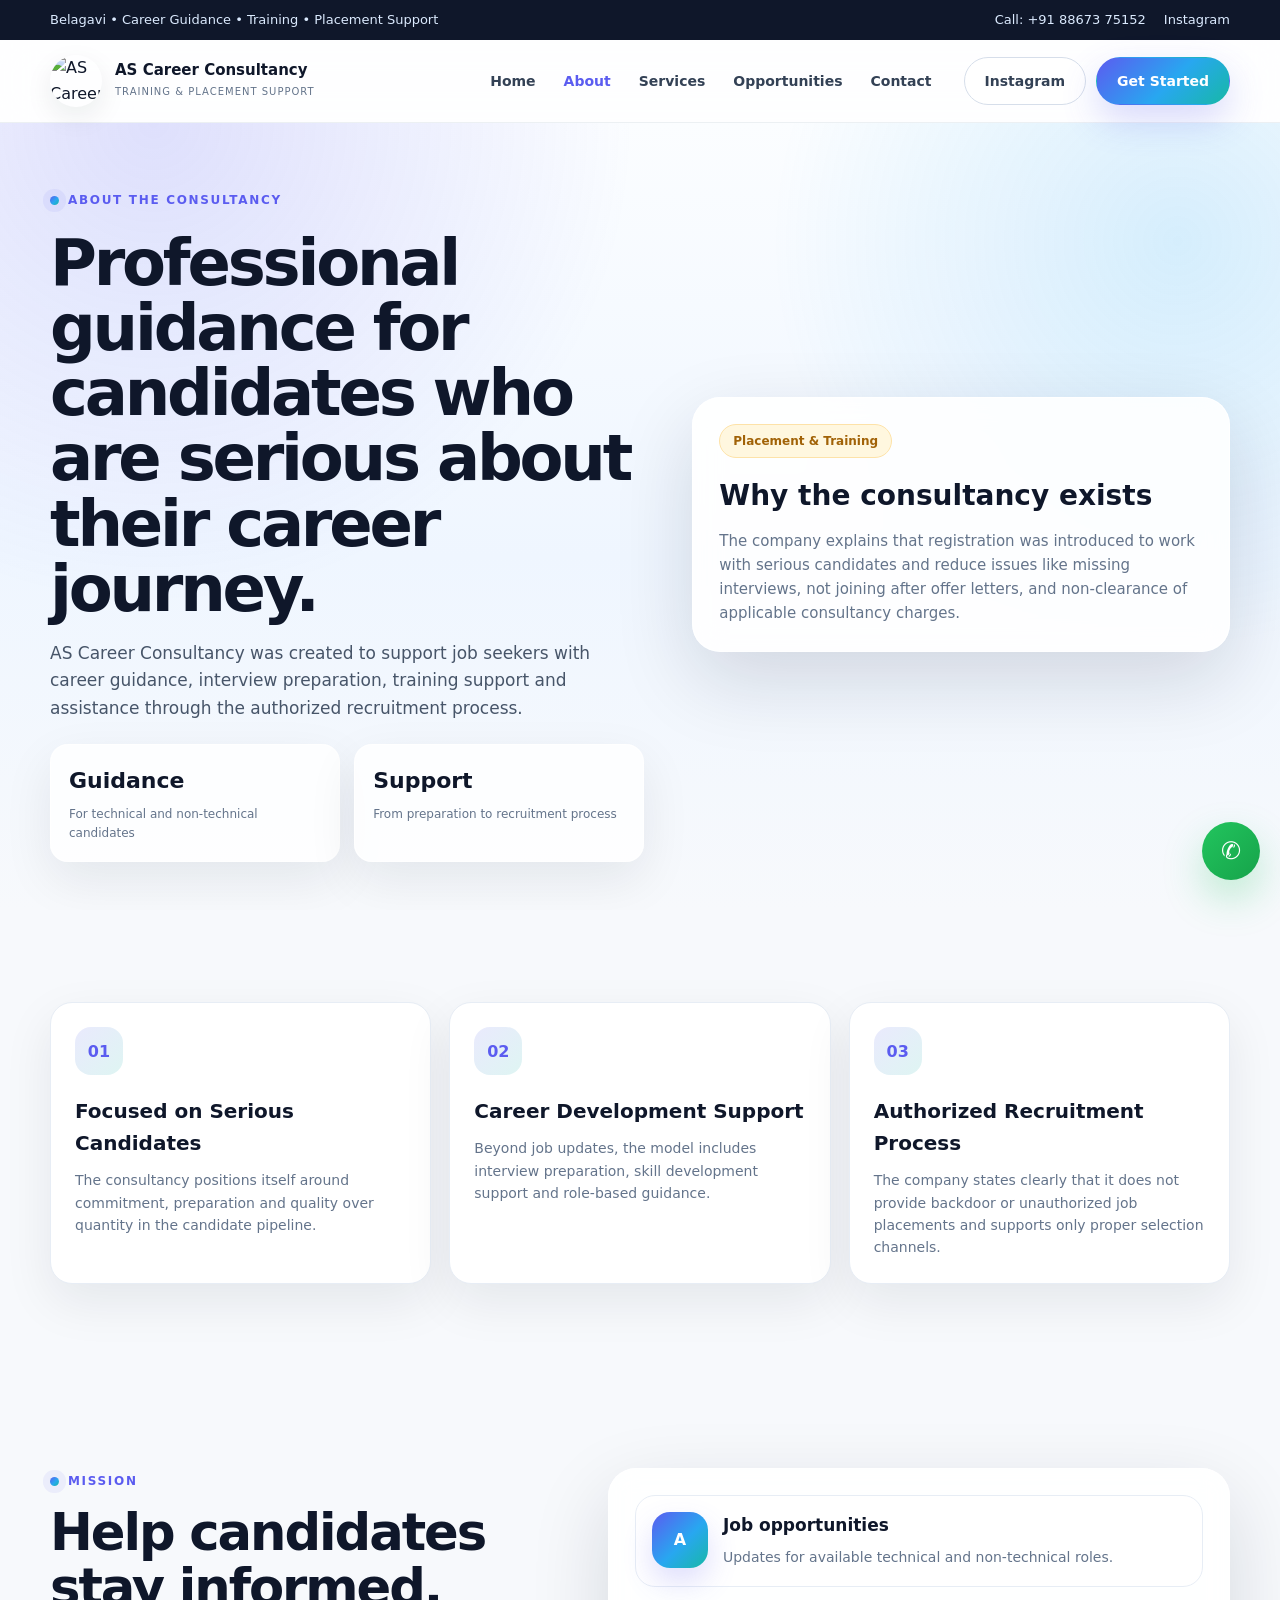
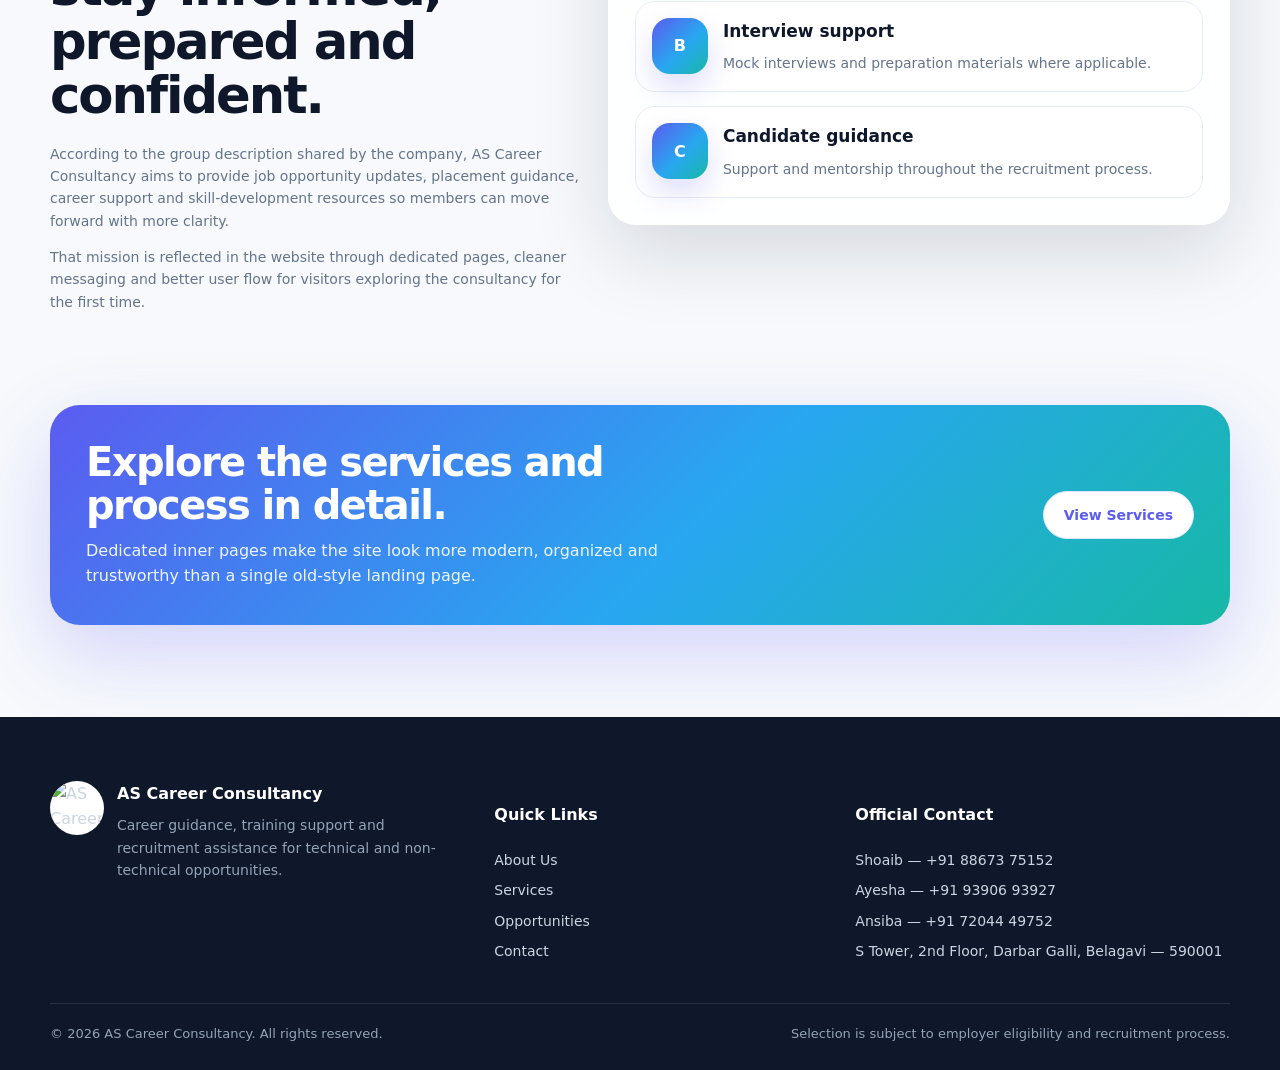
==== about.html @ de747257 "Add about page" ====
<!doctype html>
<html lang="en">
<head>
  <meta charset="utf-8">
  <meta name="viewport" content="width=device-width,initial-scale=1">
  <meta name="theme-color" content="#4f46e5">
  <meta name="description" content="AS Career Consultancy & Training Centre, Belagavi — career guidance, training, placement support, technical and non-technical opportunities.">
  <title>About | AS Career Consultancy</title>
  <link rel="stylesheet" href="assets/css/styles.css">
</head>
<body>
  <div class="topbar"><div class="container"><div>Belagavi • Career Guidance • Training • Placement Support</div><div class="topbar-links"><a href="tel:+918867375152">Call: +91 88673 75152</a><a href="https://www.instagram.com/a_s_career_consultancy" target="_blank" rel="noopener">Instagram</a></div></div></div>
  <header class="site-header">
    <div class="container navbar">
      <a class="brand" href="index.html"><img src="assets/images/logo.png" alt="AS Career Consultancy logo"><div class="brand-text"><strong>AS Career Consultancy</strong><span>Training & Placement Support</span></div></a>
      <nav class="nav-links"><a href="index.html">Home</a><a href="about.html" class="active">About</a><a href="services.html">Services</a><a href="opportunities.html">Opportunities</a><a href="contact.html">Contact</a></nav>
      <div class="nav-cta"><a class="btn btn-outline" href="https://www.instagram.com/a_s_career_consultancy" target="_blank" rel="noopener">Instagram</a><a class="btn btn-primary" href="contact.html">Get Started</a></div>
      <button class="menu-btn" aria-label="Open menu"><span></span><span></span><span></span></button>
    </div>
    <div class="container mobile-nav"><div class="mobile-nav-box"><a href="index.html">Home</a><a href="about.html">About</a><a href="services.html">Services</a><a href="opportunities.html">Opportunities</a><a href="contact.html">Contact</a><a class="btn btn-primary" href="contact.html">Get Started</a></div></div>
  </header>

<main>
  <section class="page-hero">
    <div class="container page-hero-grid">
      <div class="reveal">
        <div class="eyebrow">About The Consultancy</div>
        <h1>Professional guidance for candidates who are serious about their career journey.</h1>
        <p>AS Career Consultancy was created to support job seekers with career guidance, interview preparation, training support and assistance through the authorized recruitment process.</p>
        <div class="mini-stats"><div class="mini-stat"><strong>Guidance</strong><span>For technical and non-technical candidates</span></div><div class="mini-stat"><strong>Support</strong><span>From preparation to recruitment process</span></div></div>
      </div>
      <div class="page-box reveal"><div class="badge gold">Placement & Training</div><h3 style="margin:16px 0 10px;font-size:28px;">Why the consultancy exists</h3><p style="margin:0;color:var(--muted);font-size:15px;">The company explains that registration was introduced to work with serious candidates and reduce issues like missing interviews, not joining after offer letters, and non-clearance of applicable consultancy charges.</p></div>
    </div>
  </section>

  <section class="section"><div class="container grid-3">
    <div class="feature-card card reveal"><div class="card-icon">01</div><h3>Focused on Serious Candidates</h3><p>The consultancy positions itself around commitment, preparation and quality over quantity in the candidate pipeline.</p></div>
    <div class="feature-card card reveal"><div class="card-icon">02</div><h3>Career Development Support</h3><p>Beyond job updates, the model includes interview preparation, skill development support and role-based guidance.</p></div>
    <div class="feature-card card reveal"><div class="card-icon">03</div><h3>Authorized Recruitment Process</h3><p>The company states clearly that it does not provide backdoor or unauthorized job placements and supports only proper selection channels.</p></div>
  </div></section>

  <section class="section">
    <div class="container split">
      <div class="copy reveal"><div class="section-head" style="margin-bottom:20px;"><div><div class="eyebrow">Mission</div><h2>Help candidates stay informed, prepared and confident.</h2></div></div><p>According to the group description shared by the company, AS Career Consultancy aims to provide job opportunity updates, placement guidance, career support and skill-development resources so members can move forward with more clarity.</p><p style="margin-top:14px;">That mission is reflected in the website through dedicated pages, cleaner messaging and better user flow for visitors exploring the consultancy for the first time.</p></div>
      <div class="visual-panel reveal"><div class="progress-steps">
        <div class="progress-item"><div class="progress-number">A</div><div><strong>Job opportunities</strong><span>Updates for available technical and non-technical roles.</span></div></div>
        <div class="progress-item"><div class="progress-number">B</div><div><strong>Interview support</strong><span>Mock interviews and preparation materials where applicable.</span></div></div>
        <div class="progress-item"><div class="progress-number">C</div><div><strong>Candidate guidance</strong><span>Support and mentorship throughout the recruitment process.</span></div></div>
      </div></div>
    </div>
  </section>

  <section class="cta-band"><div class="container"><div class="cta-box reveal"><div><h2>Explore the services and process in detail.</h2><p>Dedicated inner pages make the site look more modern, organized and trustworthy than a single old-style landing page.</p></div><a class="btn btn-light" href="services.html">View Services</a></div></div></section>
</main>

  <footer class="site-footer">
    <div class="container footer-grid">
      <div class="footer-brand"><img src="assets/images/logo.png" alt="AS Career Consultancy logo"><div><strong>AS Career Consultancy</strong><p>Career guidance, training support and recruitment assistance for technical and non-technical opportunities.</p></div></div>
      <div class="footer-links"><h4>Quick Links</h4><a href="about.html">About Us</a><a href="services.html">Services</a><a href="opportunities.html">Opportunities</a><a href="contact.html">Contact</a></div>
      <div class="footer-contact"><h4>Official Contact</h4><a href="tel:+918867375152">Shoaib — +91 88673 75152</a><a href="tel:+919390693927">Ayesha — +91 93906 93927</a><a href="tel:+917204449752">Ansiba — +91 72044 49752</a><span>S Tower, 2nd Floor, Darbar Galli, Belagavi — 590001</span></div>
    </div>
    <div class="container footer-bottom"><span>© <span id="year"></span> AS Career Consultancy. All rights reserved.</span><span>Selection is subject to employer eligibility and recruitment process.</span></div>
  </footer>
  <a class="float-whatsapp" href="https://wa.me/918867375152?text=Hello%20AS%20Career%20Consultancy" target="_blank" rel="noopener" aria-label="Chat on WhatsApp">✆</a>
  <script src="assets/js/main.js"></script>
</body>
</html>
---- assets/css/styles.css ----
:root{
 --bg:#f7f9fc;--surface:#fff;--text:#0f172a;--muted:#64748b;--line:#e7edf5;
 --p:#5b5cf0;--p2:#22a7f0;--teal:#17b8a6;--gold:#f59e0b;
 --grad:linear-gradient(135deg,#5b5cf0 0%,#28a7f0 55%,#17b8a6 100%);
 --hero:radial-gradient(circle at 12% 0%,rgba(91,92,240,.18),transparent 35%),
        radial-gradient(circle at 92% 15%,rgba(34,167,240,.16),transparent 30%),
        linear-gradient(180deg,#fbfdff,#eff6ff 55%,#f7f9fc);
 --shadow:0 18px 50px rgba(15,23,42,.08);--shadow2:0 28px 80px rgba(15,23,42,.14)
}
*{box-sizing:border-box}html{scroll-behavior:smooth}
body{margin:0;font-family:Inter,ui-sans-serif,system-ui,-apple-system,BlinkMacSystemFont,"Segoe UI",sans-serif;background:var(--bg);color:var(--text);line-height:1.6;overflow-x:hidden}
a{text-decoration:none;color:inherit}img{max-width:100%;display:block}button,input,select,textarea{font:inherit}
.container{width:min(1180px,calc(100% - 40px));margin:auto}
.topbar{background:#0f172a;color:#dbeafe;font-size:13px}.topbar .container{min-height:40px;display:flex;align-items:center;justify-content:space-between;gap:16px}.topbar-links{display:flex;gap:18px}
.site-header{position:sticky;top:0;z-index:90;background:rgba(255,255,255,.86);backdrop-filter:blur(18px);border-bottom:1px solid rgba(148,163,184,.17)}
.navbar{min-height:82px;display:flex;align-items:center;gap:20px}.brand{display:flex;align-items:center;gap:13px}.brand img{width:52px;height:52px;object-fit:contain;border-radius:50%;box-shadow:0 10px 28px rgba(15,23,42,.08)}
.brand-text strong{display:block;font-size:15px;line-height:1.1}.brand-text span{display:block;font-size:10px;color:var(--muted);letter-spacing:.1em;text-transform:uppercase;margin-top:5px}
.nav-links{display:flex;gap:28px;margin-left:auto;align-items:center}.nav-links a{font-size:14px;font-weight:700;color:#334155}.nav-links a:hover,.nav-links a.active{color:var(--p)}
.nav-cta{display:flex;gap:10px;margin-left:12px}.btn{min-height:48px;padding:0 20px;border-radius:999px;border:1px solid transparent;display:inline-flex;align-items:center;justify-content:center;font-size:14px;font-weight:800;gap:9px;transition:.25s}.btn:hover{transform:translateY(-2px)}
.btn-primary{background:var(--grad);color:white;box-shadow:0 15px 36px rgba(91,92,240,.24)}.btn-light{background:white;color:var(--p);border-color:#dbe5ff}.btn-outline{border-color:#d6deea;background:#fff;color:#334155}
.menu-btn{display:none;margin-left:auto;width:44px;height:44px;border:1px solid #dbe3ee;border-radius:14px;background:white;align-items:center;justify-content:center;flex-direction:column;gap:5px}.menu-btn span{width:18px;height:2px;background:#0f172a}
.mobile-nav{display:none;padding-bottom:14px}.mobile-nav.open{display:block}.mobile-nav-box{display:grid;gap:4px;background:white;border:1px solid var(--line);border-radius:18px;padding:12px;box-shadow:var(--shadow)}.mobile-nav-box a{padding:11px 13px;border-radius:12px;font-weight:700}.mobile-nav-box a:hover{background:#f8fafc}
.hero,.page-hero{background:var(--hero);position:relative;overflow:hidden}.hero{padding:72px 0 56px}.page-hero{padding:64px 0 48px}
.hero-grid,.page-hero-grid{display:grid;grid-template-columns:1.05fr .95fr;gap:48px;align-items:center}
.eyebrow{display:inline-flex;align-items:center;gap:9px;color:var(--p);font-size:12px;font-weight:900;letter-spacing:.14em;text-transform:uppercase}.eyebrow:before{content:"";width:9px;height:9px;border-radius:50%;background:var(--grad);box-shadow:0 0 0 7px rgba(91,92,240,.08)}
.hero h1,.page-hero h1{font-size:clamp(42px,5vw,72px);line-height:1.02;letter-spacing:-.05em;margin:18px 0}.hero p,.page-hero p{font-size:17px;color:#475569;max-width:720px;margin:0}
.hero-actions{display:flex;gap:12px;flex-wrap:wrap;margin-top:28px}.hero-metrics{display:grid;grid-template-columns:repeat(3,1fr);gap:14px;margin-top:34px}.metric,.mini-stat{background:rgba(255,255,255,.82);border:1px solid rgba(255,255,255,.96);border-radius:18px;padding:18px;box-shadow:var(--shadow)}
.metric strong,.mini-stat strong{display:block;font-size:22px}.metric span,.mini-stat span{display:block;font-size:12px;color:var(--muted);margin-top:7px}
.hero-card,.page-box,.visual-panel{background:rgba(255,255,255,.88);border:1px solid rgba(255,255,255,.98);border-radius:28px;padding:26px;box-shadow:var(--shadow2);backdrop-filter:blur(14px)}
.hero-card-header{display:flex;justify-content:space-between;gap:16px;align-items:center;margin-bottom:20px}.badge,.tag{display:inline-flex;align-items:center;min-height:34px;padding:0 13px;border-radius:999px;background:#ecfeff;border:1px solid #c6f7ef;color:#0f766e;font-size:12px;font-weight:900}.badge.gold{background:#fff7df;border-color:#fde2a8;color:#a16207}
.hero-stack{display:grid;gap:13px}.stack-card{display:grid;grid-template-columns:48px 1fr auto;gap:14px;align-items:center;background:white;border:1px solid var(--line);border-radius:20px;padding:16px}.stack-icon,.card-icon{width:48px;height:48px;border-radius:16px;display:grid;place-items:center;background:linear-gradient(135deg,rgba(91,92,240,.13),rgba(23,184,166,.14));color:var(--p);font-weight:900}.stack-card strong{display:block}.stack-card span{display:block;font-size:12px;color:var(--muted)}.stack-tag{font-size:12px;color:var(--p2);font-weight:900}
.floating-note{position:absolute;right:-14px;bottom:16px;width:235px;background:white;border:1px solid var(--line);border-radius:18px;padding:15px 17px;box-shadow:var(--shadow)}.floating-note p{font-size:12px!important;margin-top:6px!important}
.ticker{margin-top:34px;background:white;border:1px solid var(--line);border-radius:999px;padding:13px 18px;overflow:hidden;box-shadow:var(--shadow)}.ticker-row{display:flex;gap:25px;white-space:nowrap;width:max-content;animation:mar 30s linear infinite;font-size:13px;font-weight:800;color:#334155}.ticker-row span{display:inline-flex;align-items:center;gap:8px}.ticker-row span:before{content:"";width:7px;height:7px;border-radius:50%;background:var(--teal)}@keyframes mar{to{transform:translateX(-50%)}}
.section{padding:92px 0}.section-head{display:flex;justify-content:space-between;gap:28px;align-items:end;margin-bottom:34px}.section-head h2{font-size:clamp(32px,4vw,52px);line-height:1.06;letter-spacing:-.04em;margin:12px 0 0}.section-head p{max-width:520px;color:var(--muted);font-size:15px;margin:0}
.grid-4{display:grid;grid-template-columns:repeat(4,1fr);gap:18px}.grid-3{display:grid;grid-template-columns:repeat(3,1fr);gap:18px}.grid-2{display:grid;grid-template-columns:repeat(2,1fr);gap:18px}
.card{background:white;border:1px solid var(--line);border-radius:22px;box-shadow:var(--shadow)}.service-card,.feature-card,.track-card,.team-card,.fee-card,.contact-panel,.form-card{padding:24px}.service-card,.feature-card,.track-card,.team-card{transition:.25s}.service-card:hover,.feature-card:hover,.track-card:hover,.team-card:hover{transform:translateY(-5px);box-shadow:var(--shadow2)}
.service-card h3,.feature-card h3,.track-card h3,.team-card h3{font-size:20px;margin:0 0 10px}.service-card p,.feature-card p,.track-card p,.team-card p,.copy p{color:var(--muted);font-size:14px;margin:0}.link-arrow{display:inline-flex;margin-top:18px;color:var(--p);font-size:14px;font-weight:900}
.card-icon{margin-bottom:20px}.split{display:grid;grid-template-columns:.92fr 1.08fr;gap:28px;align-items:start}.mock-window{border:1px solid var(--line);border-radius:22px;overflow:hidden;background:white}.mock-window-bar{height:48px;display:flex;align-items:center;gap:8px;padding:0 16px;background:#f8fbff;border-bottom:1px solid var(--line)}.mock-window-bar span{width:10px;height:10px;border-radius:50%;background:#cbd5e1}.mock-window-body{padding:20px;display:grid;gap:14px}.mock-bubble{padding:16px;border:1px solid var(--line);border-radius:17px;background:#f8fafc}.mock-bubble.primary{background:linear-gradient(135deg,rgba(91,92,240,.08),rgba(34,167,240,.08))}
.progress-steps{display:grid;gap:14px}.progress-item{display:grid;grid-template-columns:56px 1fr;gap:15px;align-items:start;background:white;border:1px solid var(--line);border-radius:20px;padding:16px}.progress-number{width:56px;height:56px;border-radius:18px;background:var(--grad);color:white;display:grid;place-items:center;font-weight:900;box-shadow:0 14px 30px rgba(91,92,240,.2)}.progress-item strong{display:block;font-size:17px;margin-bottom:5px}.progress-item span{font-size:14px;color:var(--muted)}
.highlight-panel{background:linear-gradient(145deg,#111827,#1e293b);color:white;padding:30px;border-radius:28px;box-shadow:var(--shadow2)}.highlight-panel h3{font-size:30px;margin:0 0 10px}.highlight-panel p{color:#d5e0ef;margin:0}.check-list{list-style:none;padding:0;margin:22px 0 0;display:grid;gap:13px}.check-list li{display:flex;gap:11px;color:#cbd5e1;font-size:14px}.check-list li:before{content:"✓";width:25px;height:25px;border-radius:50%;display:grid;place-items:center;background:rgba(23,184,166,.14);color:#5eead4;flex:0 0 auto;font-weight:900}.highlight-note{margin-top:18px;padding:14px 16px;border-radius:17px;background:rgba(245,158,11,.14);border:1px solid rgba(245,158,11,.2);color:#fde7b0;font-size:13px}
.fee-grid{display:grid;grid-template-columns:.9fr 1.1fr;gap:18px}.fee-card h3{font-size:28px;line-height:1.1;margin:0 0 12px}.fee-card p{color:var(--muted);font-size:14px;margin:0}.money-box{margin-top:22px;padding:18px;border-radius:20px;background:#f8fafc;border:1px solid var(--line)}.money-row{display:flex;justify-content:space-between;gap:16px;padding:9px 0}.money-row.total{border-top:1px solid var(--line);margin-top:8px;padding-top:15px}.money-row.total strong{color:var(--p);font-size:22px}.warning-card{margin-top:16px;padding:16px 18px;border-radius:18px;background:#fff7ed;border:1px solid #fed7aa;color:#9a3412;font-size:14px}
.mini-stats{display:grid;grid-template-columns:repeat(2,1fr);gap:14px;margin-top:22px}.tag{background:#f8fafc;border-color:var(--line);color:#475569}
.contact-layout{display:grid;grid-template-columns:.9fr 1.1fr;gap:18px}.contact-panel h3{font-size:26px;margin:0 0 10px}.contact-panel>p,.form-card>p{color:var(--muted)}.contact-list{display:grid;gap:13px;margin-top:20px}.contact-item{padding:16px;border:1px solid var(--line);border-radius:18px;background:#f8fafc}.contact-item strong{display:block}.contact-item span{display:block;font-size:13px;color:var(--muted);margin-top:4px}
.map-card{margin-top:16px;border:1px solid var(--line);border-radius:20px;overflow:hidden}.map-box{min-height:220px;padding:24px;display:flex;align-items:flex-end;background:radial-gradient(circle at 15% 15%,rgba(91,92,240,.18),transparent 24%),radial-gradient(circle at 85% 75%,rgba(23,184,166,.18),transparent 22%),linear-gradient(135deg,#eef4ff,#f9fcff)}.map-box>div{background:white;border-radius:18px;padding:17px;box-shadow:var(--shadow);max-width:340px}
.form-grid{display:grid;grid-template-columns:1fr 1fr;gap:14px}.field{font-size:13px;font-weight:800;color:#334155}.field input,.field select,.field textarea{width:100%;margin-top:7px;min-height:50px;padding:13px 15px;border:1px solid #d6dfeb;border-radius:15px;background:white;outline:none}.field textarea{min-height:125px;resize:vertical}.field input:focus,.field select:focus,.field textarea:focus{border-color:#98adff;box-shadow:0 0 0 4px rgba(91,92,240,.09)}.field.full,.consent{grid-column:1/-1}.consent{display:flex;gap:10px;align-items:flex-start;color:var(--muted);font-size:13px}.consent input{margin-top:4px}
.faq-list{display:grid;gap:13px}.faq-item{background:white;border:1px solid var(--line);border-radius:20px;overflow:hidden;box-shadow:var(--shadow)}.faq-item summary{list-style:none;display:flex;align-items:center;justify-content:space-between;padding:19px 21px;font-size:16px;font-weight:900;cursor:pointer}.faq-item summary::-webkit-details-marker{display:none}.faq-item summary span{width:32px;height:32px;border-radius:50%;display:grid;place-items:center;background:#f1f5f9;color:var(--p);font-size:21px;transition:.2s}.faq-item[open] summary span{transform:rotate(45deg)}.faq-item p{margin:0;padding:0 21px 20px;color:var(--muted);font-size:14px}
.cta-band{padding:0 0 92px}.cta-box{background:var(--grad);color:white;border-radius:30px;padding:36px;display:grid;grid-template-columns:1.2fr .8fr;gap:26px;align-items:center;box-shadow:0 28px 80px rgba(91,92,240,.23)}.cta-box h2{font-size:40px;line-height:1.08;letter-spacing:-.04em;margin:0 0 10px}.cta-box p{margin:0;color:#eef6ff}.cta-box .btn-light{justify-self:end}
.site-footer{background:#0f172a;color:#cbd5e1;padding:64px 0 26px}.footer-grid{display:grid;grid-template-columns:1fr .8fr .9fr;gap:28px}.footer-brand{display:flex;gap:13px}.footer-brand img{width:54px;height:54px;border-radius:50%;background:white}.footer-brand strong,.footer-links h4,.footer-contact h4{color:white}.footer-brand p{margin:8px 0 0;color:#94a3b8;font-size:14px}.footer-links a,.footer-contact a,.footer-contact span{display:block;font-size:14px;margin-bottom:8px}.footer-bottom{margin-top:32px;padding-top:20px;border-top:1px solid rgba(255,255,255,.1);display:flex;justify-content:space-between;gap:16px;flex-wrap:wrap;color:#94a3b8;font-size:13px}
.float-whatsapp{position:fixed;right:20px;bottom:20px;z-index:70;width:58px;height:58px;border-radius:50%;display:grid;place-items:center;background:linear-gradient(135deg,#22c55e,#16a34a);color:white;box-shadow:0 18px 40px rgba(34,197,94,.28);font-size:24px}
.reveal{opacity:0;transform:translateY(18px);transition:.65s}.reveal.show{opacity:1;transform:none}
@media(max-width:1040px){.hero-grid,.page-hero-grid,.split,.fee-grid,.contact-layout,.cta-box,.footer-grid{grid-template-columns:1fr}.grid-4{grid-template-columns:repeat(2,1fr)}.grid-3{grid-template-columns:repeat(2,1fr)}.cta-box .btn-light{justify-self:start}}
@media(max-width:850px){.topbar{display:none}.nav-links,.nav-cta{display:none}.menu-btn{display:flex}.hero-metrics,.mini-stats,.grid-4,.grid-3,.grid-2,.form-grid{grid-template-columns:1fr}.section-head{flex-direction:column;align-items:flex-start}.field.full,.consent{grid-column:auto}}
@media(max-width:640px){.container{width:min(100% - 28px,1180px)}.navbar{min-height:72px}.brand img{width:46px;height:46px}.hero{padding-top:44px}.hero h1,.page-hero h1{font-size:38px}.hero-actions{display:grid}.hero-actions .btn{width:100%}.hero-card,.page-box,.visual-panel,.fee-card,.contact-panel,.form-card,.cta-box{padding:21px}.floating-note{position:relative;right:auto;bottom:auto;width:auto;margin-top:14px}.section{padding:76px 0}.cta-box h2{font-size:33px}}
@media(prefers-reduced-motion:reduce){*{animation:none!important;transition:none!important}.reveal{opacity:1;transform:none}}
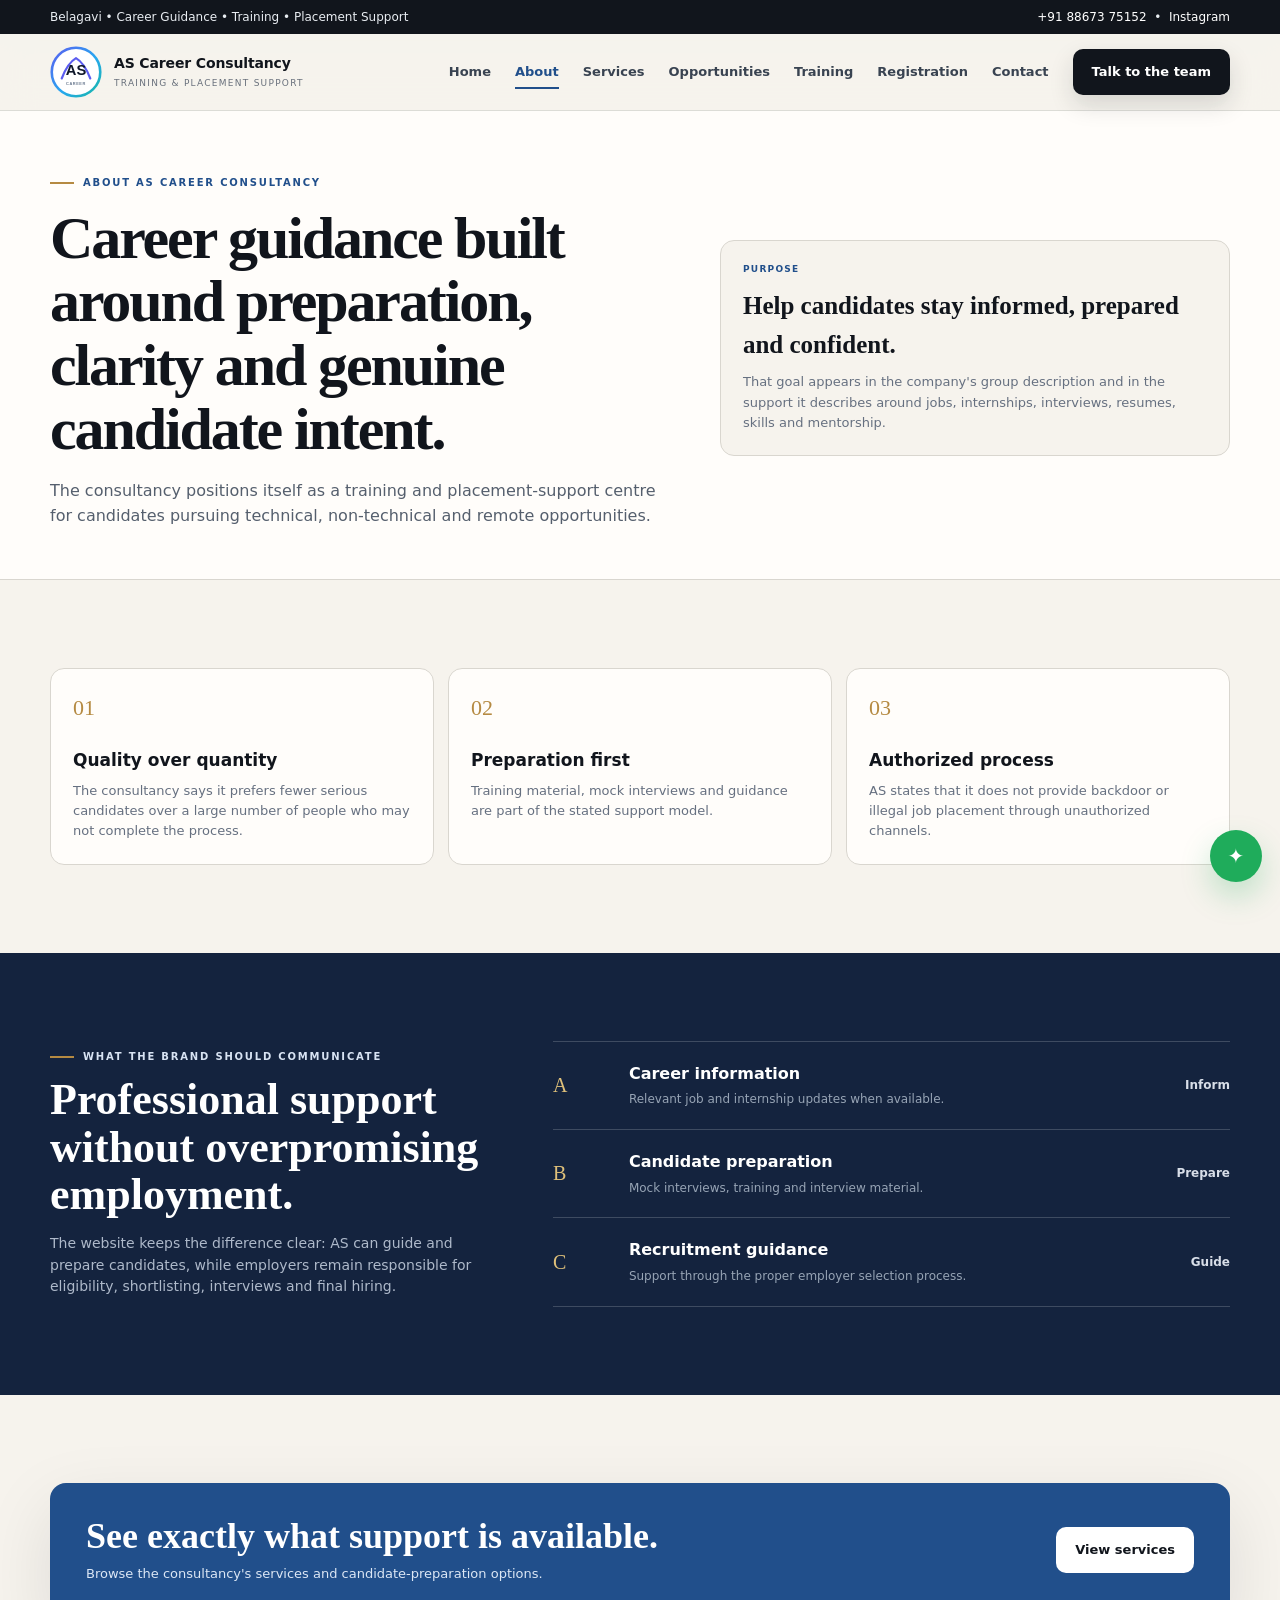
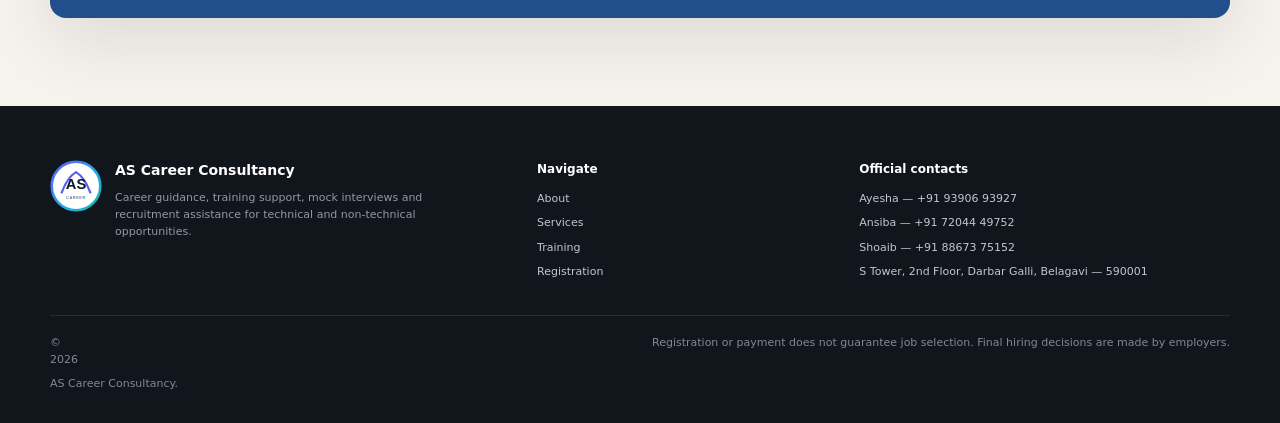
==== commit 3380f764: "Rebuild About page in refined v4 system" ====
--- a/about.html
+++ b/about.html
@@ -1,67 +1 @@
-<!doctype html>
-<html lang="en">
-<head>
-  <meta charset="utf-8">
-  <meta name="viewport" content="width=device-width,initial-scale=1">
-  <meta name="theme-color" content="#4f46e5">
-  <meta name="description" content="AS Career Consultancy & Training Centre, Belagavi — career guidance, training, placement support, technical and non-technical opportunities.">
-  <title>About | AS Career Consultancy</title>
-  <link rel="stylesheet" href="assets/css/styles.css">
-</head>
-<body>
-  <div class="topbar"><div class="container"><div>Belagavi • Career Guidance • Training • Placement Support</div><div class="topbar-links"><a href="tel:+918867375152">Call: +91 88673 75152</a><a href="https://www.instagram.com/a_s_career_consultancy" target="_blank" rel="noopener">Instagram</a></div></div></div>
-  <header class="site-header">
-    <div class="container navbar">
-      <a class="brand" href="index.html"><img src="assets/images/logo.png" alt="AS Career Consultancy logo"><div class="brand-text"><strong>AS Career Consultancy</strong><span>Training & Placement Support</span></div></a>
-      <nav class="nav-links"><a href="index.html">Home</a><a href="about.html" class="active">About</a><a href="services.html">Services</a><a href="opportunities.html">Opportunities</a><a href="contact.html">Contact</a></nav>
-      <div class="nav-cta"><a class="btn btn-outline" href="https://www.instagram.com/a_s_career_consultancy" target="_blank" rel="noopener">Instagram</a><a class="btn btn-primary" href="contact.html">Get Started</a></div>
-      <button class="menu-btn" aria-label="Open menu"><span></span><span></span><span></span></button>
-    </div>
-    <div class="container mobile-nav"><div class="mobile-nav-box"><a href="index.html">Home</a><a href="about.html">About</a><a href="services.html">Services</a><a href="opportunities.html">Opportunities</a><a href="contact.html">Contact</a><a class="btn btn-primary" href="contact.html">Get Started</a></div></div>
-  </header>
-
-<main>
-  <section class="page-hero">
-    <div class="container page-hero-grid">
-      <div class="reveal">
-        <div class="eyebrow">About The Consultancy</div>
-        <h1>Professional guidance for candidates who are serious about their career journey.</h1>
-        <p>AS Career Consultancy was created to support job seekers with career guidance, interview preparation, training support and assistance through the authorized recruitment process.</p>
-        <div class="mini-stats"><div class="mini-stat"><strong>Guidance</strong><span>For technical and non-technical candidates</span></div><div class="mini-stat"><strong>Support</strong><span>From preparation to recruitment process</span></div></div>
-      </div>
-      <div class="page-box reveal"><div class="badge gold">Placement & Training</div><h3 style="margin:16px 0 10px;font-size:28px;">Why the consultancy exists</h3><p style="margin:0;color:var(--muted);font-size:15px;">The company explains that registration was introduced to work with serious candidates and reduce issues like missing interviews, not joining after offer letters, and non-clearance of applicable consultancy charges.</p></div>
-    </div>
-  </section>
-
-  <section class="section"><div class="container grid-3">
-    <div class="feature-card card reveal"><div class="card-icon">01</div><h3>Focused on Serious Candidates</h3><p>The consultancy positions itself around commitment, preparation and quality over quantity in the candidate pipeline.</p></div>
-    <div class="feature-card card reveal"><div class="card-icon">02</div><h3>Career Development Support</h3><p>Beyond job updates, the model includes interview preparation, skill development support and role-based guidance.</p></div>
-    <div class="feature-card card reveal"><div class="card-icon">03</div><h3>Authorized Recruitment Process</h3><p>The company states clearly that it does not provide backdoor or unauthorized job placements and supports only proper selection channels.</p></div>
-  </div></section>
-
-  <section class="section">
-    <div class="container split">
-      <div class="copy reveal"><div class="section-head" style="margin-bottom:20px;"><div><div class="eyebrow">Mission</div><h2>Help candidates stay informed, prepared and confident.</h2></div></div><p>According to the group description shared by the company, AS Career Consultancy aims to provide job opportunity updates, placement guidance, career support and skill-development resources so members can move forward with more clarity.</p><p style="margin-top:14px;">That mission is reflected in the website through dedicated pages, cleaner messaging and better user flow for visitors exploring the consultancy for the first time.</p></div>
-      <div class="visual-panel reveal"><div class="progress-steps">
-        <div class="progress-item"><div class="progress-number">A</div><div><strong>Job opportunities</strong><span>Updates for available technical and non-technical roles.</span></div></div>
-        <div class="progress-item"><div class="progress-number">B</div><div><strong>Interview support</strong><span>Mock interviews and preparation materials where applicable.</span></div></div>
-        <div class="progress-item"><div class="progress-number">C</div><div><strong>Candidate guidance</strong><span>Support and mentorship throughout the recruitment process.</span></div></div>
-      </div></div>
-    </div>
-  </section>
-
-  <section class="cta-band"><div class="container"><div class="cta-box reveal"><div><h2>Explore the services and process in detail.</h2><p>Dedicated inner pages make the site look more modern, organized and trustworthy than a single old-style landing page.</p></div><a class="btn btn-light" href="services.html">View Services</a></div></div></section>
-</main>
-
-  <footer class="site-footer">
-    <div class="container footer-grid">
-      <div class="footer-brand"><img src="assets/images/logo.png" alt="AS Career Consultancy logo"><div><strong>AS Career Consultancy</strong><p>Career guidance, training support and recruitment assistance for technical and non-technical opportunities.</p></div></div>
-      <div class="footer-links"><h4>Quick Links</h4><a href="about.html">About Us</a><a href="services.html">Services</a><a href="opportunities.html">Opportunities</a><a href="contact.html">Contact</a></div>
-      <div class="footer-contact"><h4>Official Contact</h4><a href="tel:+918867375152">Shoaib — +91 88673 75152</a><a href="tel:+919390693927">Ayesha — +91 93906 93927</a><a href="tel:+917204449752">Ansiba — +91 72044 49752</a><span>S Tower, 2nd Floor, Darbar Galli, Belagavi — 590001</span></div>
-    </div>
-    <div class="container footer-bottom"><span>© <span id="year"></span> AS Career Consultancy. All rights reserved.</span><span>Selection is subject to employer eligibility and recruitment process.</span></div>
-  </footer>
-  <a class="float-whatsapp" href="https://wa.me/918867375152?text=Hello%20AS%20Career%20Consultancy" target="_blank" rel="noopener" aria-label="Chat on WhatsApp">✆</a>
-  <script src="assets/js/main.js"></script>
-</body>
-</html>
+<!doctype html><html lang="en"><head><meta charset="utf-8"><meta name="viewport" content="width=device-width,initial-scale=1"><meta name="theme-color" content="#14233e"><meta name="description" content="AS Career Consultancy & Training Centre, Belagavi — career guidance, training, mock interviews and recruitment support."><title>About | AS Career Consultancy</title><link rel="stylesheet" href="assets/styles.css"></head><body><div class="topline"><div class="container"><span>Belagavi • Career Guidance • Training • Placement Support</span><span><a href="tel:+918867375152">+91 88673 75152</a> &nbsp;•&nbsp; <a href="https://www.instagram.com/a_s_career_consultancy" target="_blank" rel="noopener">Instagram</a></span></div></div><header class="header"><div class="container nav"><a class="brand" href="index.html"><img src="assets/images/logo.svg" alt="AS Career Consultancy logo"><span><span class="brand-name">AS Career Consultancy</span><span class="brand-sub">Training & Placement Support</span></span></a><nav class="navlinks"><a href="index.html">Home</a><a class="active" href="about.html">About</a><a href="services.html">Services</a><a href="opportunities.html">Opportunities</a><a href="training.html">Training</a><a href="registration.html">Registration</a><a href="contact.html">Contact</a></nav><div class="nav-actions"><a class="btn btn-primary" href="contact.html">Talk to the team</a></div><button class="menu" aria-label="Open navigation"><span></span><span></span><span></span></button></div><div class="container mobile"><div class="mobile-box"><a href="index.html">Home</a><a href="about.html">About</a><a href="services.html">Services</a><a href="opportunities.html">Opportunities</a><a href="training.html">Training</a><a href="registration.html">Registration</a><a href="contact.html">Contact</a></div></div></header><main><section class="page-hero"><div class="container page-hero-grid"><div class="reveal"><div class="eyebrow">About AS Career Consultancy</div><h1>Career guidance built around preparation, clarity and genuine candidate intent.</h1><p>The consultancy positions itself as a training and placement-support centre for candidates pursuing technical, non-technical and remote opportunities.</p></div><aside class="page-summary reveal"><div class="mini">Purpose</div><h3>Help candidates stay informed, prepared and confident.</h3><p>That goal appears in the company's group description and in the support it describes around jobs, internships, interviews, resumes, skills and mentorship.</p></aside></div></section><section class="section"><div class="container feature-list"><article class="feature reveal"><span class="n">01</span><h3>Quality over quantity</h3><p>The consultancy says it prefers fewer serious candidates over a large number of people who may not complete the process.</p></article><article class="feature reveal"><span class="n">02</span><h3>Preparation first</h3><p>Training material, mock interviews and guidance are part of the stated support model.</p></article><article class="feature reveal"><span class="n">03</span><h3>Authorized process</h3><p>AS states that it does not provide backdoor or illegal job placement through unauthorized channels.</p></article></div></section><section class="section navy"><div class="container journey"><div class="journey-intro reveal"><div class="eyebrow" style="color:#d8e3f3">What the brand should communicate</div><h2>Professional support without overpromising employment.</h2><p>The website keeps the difference clear: AS can guide and prepare candidates, while employers remain responsible for eligibility, shortlisting, interviews and final hiring.</p></div><div class="steps reveal"><div class="step"><span class="step-num">A</span><div><h3>Career information</h3><p>Relevant job and internship updates when available.</p></div><b>Inform</b></div><div class="step"><span class="step-num">B</span><div><h3>Candidate preparation</h3><p>Mock interviews, training and interview material.</p></div><b>Prepare</b></div><div class="step"><span class="step-num">C</span><div><h3>Recruitment guidance</h3><p>Support through the proper employer selection process.</p></div><b>Guide</b></div></div></div></section><section class="cta-band" style="padding-top:88px"><div class="container"><div class="cta-box reveal"><div><h2>See exactly what support is available.</h2><p>Browse the consultancy's services and candidate-preparation options.</p></div><a class="btn btn-white" href="services.html">View services</a></div></div></section></main><footer class="footer"><div class="container footer-grid"><div class="footer-brand"><img src="assets/images/logo.svg" alt="AS Career Consultancy logo"><div><strong>AS Career Consultancy</strong><p>Career guidance, training support, mock interviews and recruitment assistance for technical and non-technical opportunities.</p></div></div><div><h4>Navigate</h4><a href="about.html">About</a><a href="services.html">Services</a><a href="training.html">Training</a><a href="registration.html">Registration</a></div><div><h4>Official contacts</h4><a href="tel:+919390693927">Ayesha — +91 93906 93927</a><a href="tel:+917204449752">Ansiba — +91 72044 49752</a><a href="tel:+918867375152">Shoaib — +91 88673 75152</a><span>S Tower, 2nd Floor, Darbar Galli, Belagavi — 590001</span></div></div><div class="container footer-bottom"><span>© <span id="year"></span> AS Career Consultancy.</span><span>Registration or payment does not guarantee job selection. Final hiring decisions are made by employers.</span></div></footer><a class="whatsapp" href="https://wa.me/918867375152" target="_blank" rel="noopener" aria-label="WhatsApp AS Career Consultancy">✦</a><script src="assets/main.js"></script></body></html>
--- a/assets/styles.css
+++ b/assets/styles.css
@@ -0,0 +1 @@
+:root{--bg:#f6f3ed;--paper:#fffdfa;--ink:#11151c;--ink-2:#1a2434;--navy:#14233e;--blue:#214f8b;--blue-soft:#e9f0f8;--brass:#b58a42;--brass-soft:#f3ead8;--sage:#dfe8e2;--muted:#667080;--line:#d9d6cf;--shadow:0 24px 70px rgba(17,21,28,.10);--shadow-sm:0 12px 30px rgba(17,21,28,.07);--max:1180px}*{box-sizing:border-box}html{scroll-behavior:smooth}body{margin:0;background:var(--bg);color:var(--ink);font-family:Inter,ui-sans-serif,system-ui,-apple-system,BlinkMacSystemFont,"Segoe UI",sans-serif;line-height:1.55;-webkit-font-smoothing:antialiased}a{color:inherit;text-decoration:none}img{display:block;max-width:100%}button,input,select,textarea{font:inherit}.container{width:min(var(--max),calc(100% - 40px));margin-inline:auto}.topline{background:var(--ink);color:#e9edf2;font-size:12px}.topline .container{min-height:34px;display:flex;align-items:center;justify-content:space-between;gap:18px}.topline a{color:#fff}.header{position:sticky;top:0;z-index:80;background:rgba(246,243,237,.92);backdrop-filter:blur(16px);border-bottom:1px solid rgba(17,21,28,.11)}.nav{min-height:76px;display:flex;align-items:center;gap:24px}.brand{display:flex;align-items:center;gap:12px;min-width:max-content}.brand img{width:52px;height:52px;object-fit:contain}.brand-name{display:block;font-size:14px;font-weight:850;letter-spacing:-.01em}.brand-sub{display:block;margin-top:2px;font-size:9px;letter-spacing:.14em;text-transform:uppercase;color:#69707c}.navlinks{margin-left:auto;display:flex;align-items:center;gap:24px}.navlinks a{font-size:13px;font-weight:700;color:#394351;position:relative;padding:26px 0}.navlinks a:after{content:"";position:absolute;left:0;right:100%;bottom:19px;height:2px;background:var(--blue);transition:.2s}.navlinks a:hover,.navlinks a.active{color:var(--blue)}.navlinks a:hover:after,.navlinks a.active:after{right:0}.nav-actions{display:flex;gap:10px}.btn{display:inline-flex;align-items:center;justify-content:center;gap:9px;min-height:46px;padding:0 18px;border-radius:10px;border:1px solid transparent;font-size:13px;font-weight:800;cursor:pointer;transition:.2s ease}.btn:hover{transform:translateY(-2px)}.btn-primary{background:var(--ink);color:white;box-shadow:0 10px 24px rgba(17,21,28,.14)}.btn-primary:hover{background:var(--blue)}.btn-brass{background:var(--brass);color:#fff}.btn-outline{border-color:#bfc1c5;background:transparent;color:var(--ink)}.btn-white{background:#fff;color:var(--ink)}.menu{display:none;margin-left:auto;width:44px;height:44px;border:1px solid var(--line);border-radius:10px;background:var(--paper)}.menu span{display:block;width:18px;height:2px;background:var(--ink);margin:4px auto}.mobile{display:none;padding:0 0 14px}.mobile.open{display:block}.mobile-box{padding:10px;background:var(--paper);border:1px solid var(--line);border-radius:14px;box-shadow:var(--shadow-sm);display:grid;gap:4px}.mobile-box a{padding:11px 12px;border-radius:8px;font-size:13px;font-weight:750}.mobile-box a:hover{background:var(--blue-soft)}.hero{position:relative;overflow:hidden;padding:68px 0 72px;background:linear-gradient(180deg,#fbfaf7 0%,#f5f1e8 100%);border-bottom:1px solid var(--line)}.hero:before{content:"";position:absolute;inset:0;background-image:linear-gradient(rgba(17,21,28,.035) 1px,transparent 1px),linear-gradient(90deg,rgba(17,21,28,.035) 1px,transparent 1px);background-size:48px 48px;mask-image:linear-gradient(to bottom,#000 0%,transparent 85%)}.hero-grid{position:relative;z-index:2;display:grid;grid-template-columns:1.02fr .98fr;gap:58px;align-items:center}.eyebrow{display:inline-flex;align-items:center;gap:9px;font-size:10px;font-weight:900;letter-spacing:.18em;text-transform:uppercase;color:var(--blue)}.eyebrow:before{content:"";width:24px;height:2px;background:var(--brass)}.hero h1,.page-hero h1{margin:15px 0 18px;font-family:Georgia,"Times New Roman",serif;font-weight:700;letter-spacing:-.035em;line-height:1.06;font-size:clamp(40px,5vw,60px)}.hero-copy>p,.page-hero p{max-width:650px;color:#555f6d;font-size:16px;margin:0}.hero-actions{display:flex;gap:12px;flex-wrap:wrap;margin-top:28px}.hero-proof{display:flex;gap:22px;flex-wrap:wrap;margin-top:30px;padding-top:20px;border-top:1px solid #cdc9c2}.proof-item{display:flex;align-items:center;gap:9px;color:#5c6673;font-size:12px;font-weight:650}.proof-item i{width:7px;height:7px;border-radius:50%;background:var(--brass);display:block}.career-board{position:relative;background:var(--paper);border:1px solid #c6c4bf;border-radius:18px;box-shadow:var(--shadow);padding:22px}.board-top{display:flex;align-items:center;justify-content:space-between;gap:14px;padding-bottom:16px;border-bottom:1px solid var(--line)}.board-top strong{font-size:14px}.live-pill{display:inline-flex;align-items:center;gap:7px;padding:6px 10px;border-radius:999px;background:var(--sage);color:#244c39;font-size:9px;font-weight:900;letter-spacing:.08em;text-transform:uppercase}.live-pill:before{content:"";width:6px;height:6px;border-radius:50%;background:#3f8b65}.board-list{display:grid;margin-top:8px}.board-row{display:grid;grid-template-columns:42px 1fr auto;gap:12px;align-items:center;padding:14px 0;border-bottom:1px solid var(--line)}.board-row:last-child{border-bottom:0}.board-num{width:36px;height:36px;border-radius:50%;display:grid;place-items:center;background:var(--ink);color:#fff;font-size:10px;font-weight:900}.board-row:nth-child(2) .board-num{background:var(--blue)}.board-row:nth-child(3) .board-num{background:var(--brass)}.board-row:nth-child(4) .board-num{background:#557768}.board-row strong{display:block;font-size:13px}.board-row span{display:block;font-size:11px;color:var(--muted);margin-top:2px}.row-state{font-size:9px!important;color:var(--blue)!important;font-weight:900!important;text-transform:uppercase;letter-spacing:.08em!important}.board-callout{position:absolute;right:-18px;bottom:-24px;width:230px;background:var(--navy);color:#fff;border-radius:12px;padding:14px 15px;box-shadow:var(--shadow-sm);font-size:11px;line-height:1.45}.board-callout b{display:block;color:#f0d89b;margin-bottom:4px}.section{padding:88px 0}.section.white{background:var(--paper)}.section.navy{background:var(--navy);color:white}.section-head{display:grid;grid-template-columns:.9fr 1.1fr;gap:48px;align-items:end;margin-bottom:34px}.section-head h2{margin:11px 0 0;font-family:Georgia,"Times New Roman",serif;font-size:clamp(30px,4vw,46px);line-height:1.08;letter-spacing:-.03em}.section-head p{margin:0;color:var(--muted);font-size:14px;max-width:590px}.section.navy .section-head p{color:#aeb9ca}.service-grid{display:grid;grid-template-columns:repeat(4,1fr);gap:14px}.service-card{background:var(--paper);border:1px solid var(--line);border-radius:14px;padding:22px;min-height:245px;display:flex;flex-direction:column;transition:.22s;box-shadow:0 6px 16px rgba(17,21,28,.035)}.service-card:hover{transform:translateY(-5px);box-shadow:var(--shadow-sm);border-color:#b7b1a6}.service-icon{width:42px;height:42px;border:1px solid #b6c3d5;border-radius:10px;background:var(--blue-soft);display:grid;place-items:center;color:var(--blue);font-weight:900;margin-bottom:32px}.service-card h3{margin:0 0 9px;font-size:17px}.service-card p{margin:0;color:var(--muted);font-size:13px}.service-card a{margin-top:auto;padding-top:20px;font-size:12px;color:var(--blue);font-weight:850}.journey{display:grid;grid-template-columns:.78fr 1.22fr;gap:70px;align-items:start}.journey-intro h2{font-family:Georgia,"Times New Roman",serif;font-size:44px;line-height:1.08;margin:11px 0 14px}.journey-intro p{color:#aeb9ca;font-size:14px;margin:0}.journey-note{margin-top:24px;border:1px solid rgba(255,255,255,.16);padding:15px;border-radius:12px;color:#c8d1de;font-size:12px}.steps{border-top:1px solid rgba(255,255,255,.18)}.step{display:grid;grid-template-columns:60px 1fr auto;gap:16px;align-items:center;padding:20px 0;border-bottom:1px solid rgba(255,255,255,.18)}.step-num{font-family:Georgia,serif;color:#dfc07a;font-size:20px}.step h3{font-size:16px;margin:0 0 4px}.step p{margin:0;color:#97a4b5;font-size:12px}.step b{color:#d8dee8;font-size:12px}.tracks{display:grid;grid-template-columns:repeat(3,1fr);gap:14px}.track{border:1px solid var(--line);border-radius:14px;padding:24px;background:var(--paper);min-height:250px;position:relative;overflow:hidden}.track:after{content:"";position:absolute;right:-40px;top:-40px;width:120px;height:120px;border-radius:50%;background:var(--blue-soft)}.track:nth-child(2):after{background:var(--brass-soft)}.track:nth-child(3):after{background:var(--sage)}.track .label{position:relative;z-index:2;font-size:9px;letter-spacing:.14em;text-transform:uppercase;color:var(--muted);font-weight:900}.track h3{position:relative;z-index:2;font-family:Georgia,serif;font-size:26px;margin:44px 0 10px}.track p{position:relative;z-index:2;color:var(--muted);font-size:13px;max-width:300px}.track a{position:relative;z-index:2;display:inline-block;margin-top:18px;font-size:12px;font-weight:850;color:var(--blue)}.fee-wrap{display:grid;grid-template-columns:1fr .95fr;gap:22px;align-items:stretch}.fee-explainer{background:var(--paper);border:1px solid var(--line);border-radius:16px;padding:26px}.fee-explainer h2{font-family:Georgia,serif;font-size:39px;line-height:1.08;margin:12px 0 14px}.fee-explainer>p{color:var(--muted);font-size:13px}.checks{list-style:none;padding:0;margin:20px 0 0;display:grid;gap:10px}.checks li{display:flex;gap:10px;font-size:12px;color:#46515f}.checks li:before{content:"✓";width:22px;height:22px;border-radius:50%;background:var(--sage);display:grid;place-items:center;color:#2c6248;font-weight:900;flex:0 0 auto}.fee-card{background:var(--ink);color:white;border-radius:16px;padding:26px;box-shadow:var(--shadow)}.fee-card .small{font-size:9px;letter-spacing:.14em;text-transform:uppercase;color:#bdc6d2;font-weight:900}.fee-card h3{font-family:Georgia,serif;font-size:28px;line-height:1.1;margin:12px 0 18px}.money{display:flex;justify-content:space-between;gap:18px;padding:12px 0;border-bottom:1px solid rgba(255,255,255,.15);font-size:12px;color:#ccd4df}.money strong{color:white;font-size:16px}.money.total{border-bottom:0;padding-top:17px}.money.total strong{font-size:24px;color:#e1c27c}.fee-warning{margin-top:16px;padding:13px 14px;border-radius:10px;background:#283142;color:#d7deea;font-size:11px;line-height:1.5}.fee-warning b{color:#f0d89b}.team-grid{display:grid;grid-template-columns:.82fr 1.18fr;gap:54px;align-items:center}.team-copy h2{font-family:Georgia,serif;font-size:42px;line-height:1.08;margin:11px 0 14px}.team-copy p{color:var(--muted);font-size:14px}.team-list{display:grid;gap:10px}.person{display:grid;grid-template-columns:48px 1fr auto;gap:14px;align-items:center;padding:15px;border:1px solid var(--line);border-radius:12px;background:var(--paper)}.avatar{width:48px;height:48px;border-radius:12px;background:var(--blue-soft);display:grid;place-items:center;color:var(--blue);font-weight:900;font-size:12px}.person:nth-child(2) .avatar{background:var(--brass-soft);color:#805f29}.person:nth-child(3) .avatar{background:var(--sage);color:#315845}.person strong{display:block;font-size:13px}.person span{display:block;color:var(--muted);font-size:11px;margin-top:2px}.person b{font-size:11px;color:var(--blue)}.cta-band{padding:0 0 88px}.cta-box{display:grid;grid-template-columns:1.2fr .8fr;gap:24px;align-items:center;background:var(--blue);color:#fff;border-radius:16px;padding:34px 36px;box-shadow:var(--shadow)}.cta-box h2{font-family:Georgia,serif;font-size:36px;line-height:1.08;margin:0 0 8px}.cta-box p{margin:0;color:#dce7f5;font-size:13px}.cta-box .btn{justify-self:end}.page-hero{padding:56px 0 50px;background:var(--paper);border-bottom:1px solid var(--line)}.page-hero-grid{display:grid;grid-template-columns:1fr .82fr;gap:48px;align-items:center}.page-summary{background:var(--bg);border:1px solid var(--line);border-radius:14px;padding:22px}.page-summary .mini{font-size:9px;text-transform:uppercase;letter-spacing:.14em;color:var(--blue);font-weight:900}.page-summary h3{font-family:Georgia,serif;font-size:25px;margin:10px 0 8px}.page-summary p{font-size:13px;color:var(--muted);margin:0}.feature-list{display:grid;grid-template-columns:repeat(3,1fr);gap:14px}.feature{padding:22px;background:var(--paper);border:1px solid var(--line);border-radius:14px}.feature .n{font-family:Georgia,serif;font-size:22px;color:var(--brass)}.feature h3{font-size:17px;margin:22px 0 8px}.feature p{margin:0;color:var(--muted);font-size:13px}.contact-layout{display:grid;grid-template-columns:.9fr 1.1fr;gap:18px}.contact-card,.form-card{background:var(--paper);border:1px solid var(--line);border-radius:15px;padding:24px}.contact-card h2,.form-card h2{font-family:Georgia,serif;font-size:32px;margin:10px 0 10px}.contact-card>p,.form-card>p{color:var(--muted);font-size:13px}.contact-list{display:grid;gap:10px;margin-top:20px}.contact-item{padding:14px;border:1px solid var(--line);border-radius:10px;background:#faf9f6}.contact-item strong{display:block;font-size:13px}.contact-item span{display:block;color:var(--muted);font-size:11px;margin-top:2px}.contact-item a{display:inline-block;margin-top:7px;color:var(--blue);font-size:12px;font-weight:850}.office{margin-top:16px;padding:15px;border-radius:10px;background:var(--blue-soft);font-size:12px;color:#35465e}.form-grid{display:grid;grid-template-columns:1fr 1fr;gap:12px;margin-top:18px}.field{font-size:11px;font-weight:800;color:#3d4654}.field input,.field select,.field textarea{width:100%;margin-top:7px;border:1px solid #cfd2d7;border-radius:9px;background:#fff;padding:12px 13px;outline:none}.field textarea{min-height:120px;resize:vertical}.field input:focus,.field select:focus,.field textarea:focus{border-color:var(--blue);box-shadow:0 0 0 3px rgba(33,79,139,.09)}.field.full,.consent{grid-column:1/-1}.consent{display:flex;gap:9px;align-items:flex-start;color:var(--muted);font-size:11px}.consent input{margin-top:3px}.faq{display:grid;gap:10px}details{background:var(--paper);border:1px solid var(--line);border-radius:12px}summary{list-style:none;display:flex;justify-content:space-between;gap:18px;padding:17px 18px;font-size:13px;font-weight:850;cursor:pointer}summary::-webkit-details-marker{display:none}summary b{color:var(--blue);font-size:18px}details p{margin:0;padding:0 18px 18px;color:var(--muted);font-size:12px}.footer{background:var(--ink);color:#c0c8d2;padding:54px 0 24px}.footer-grid{display:grid;grid-template-columns:1.1fr .7fr .9fr;gap:34px}.footer-brand{display:flex;gap:13px;align-items:flex-start}.footer-brand img{width:52px;height:52px}.footer-brand strong{color:#fff;display:block;font-size:14px}.footer-brand p{margin:7px 0 0;font-size:11px;color:#8f9aa8;max-width:330px}.footer h4{color:#fff;font-size:12px;margin:0 0 12px}.footer a,.footer span{display:block;font-size:11px;margin-bottom:7px}.footer-bottom{margin-top:28px;padding-top:18px;border-top:1px solid rgba(255,255,255,.1);display:flex;justify-content:space-between;gap:18px;flex-wrap:wrap;color:#7f8a98;font-size:10px}.whatsapp{position:fixed;right:18px;bottom:18px;z-index:70;width:52px;height:52px;border-radius:50%;background:#1fac5b;color:white;display:grid;place-items:center;box-shadow:0 14px 30px rgba(31,172,91,.25);font-size:20px}.reveal{opacity:0;transform:translateY(16px);transition:.6s ease}.reveal.show{opacity:1;transform:none}@media(max-width:1020px){.navlinks{display:none}.menu{display:block}.nav-actions{display:none}.hero-grid,.section-head,.journey,.fee-wrap,.team-grid,.page-hero-grid,.contact-layout,.cta-box,.footer-grid{grid-template-columns:1fr}.service-grid{grid-template-columns:repeat(2,1fr)}.feature-list{grid-template-columns:1fr 1fr}.cta-box .btn{justify-self:start}.board-callout{right:10px}.hero-grid{gap:40px}}@media(max-width:700px){.topline{display:none}.container{width:min(100% - 28px,var(--max))}.nav{min-height:68px}.brand img{width:46px;height:46px}.hero{padding:44px 0 58px}.hero h1,.page-hero h1{font-size:39px}.hero-actions{display:grid}.hero-actions .btn{width:100%}.hero-proof{gap:12px}.career-board{padding:17px}.board-callout{position:relative;right:auto;bottom:auto;width:auto;margin-top:12px}.service-grid,.tracks,.feature-list,.form-grid{grid-template-columns:1fr}.section{padding:70px 0}.journey-intro h2,.fee-explainer h2,.team-copy h2{font-size:34px}.step{grid-template-columns:44px 1fr}.step b{display:none}.field.full,.consent{grid-column:auto}.cta-box{padding:26px}.cta-box h2{font-size:30px}}@media(prefers-reduced-motion:reduce){*{scroll-behavior:auto!important;animation:none!important;transition:none!important}.reveal{opacity:1;transform:none}}
